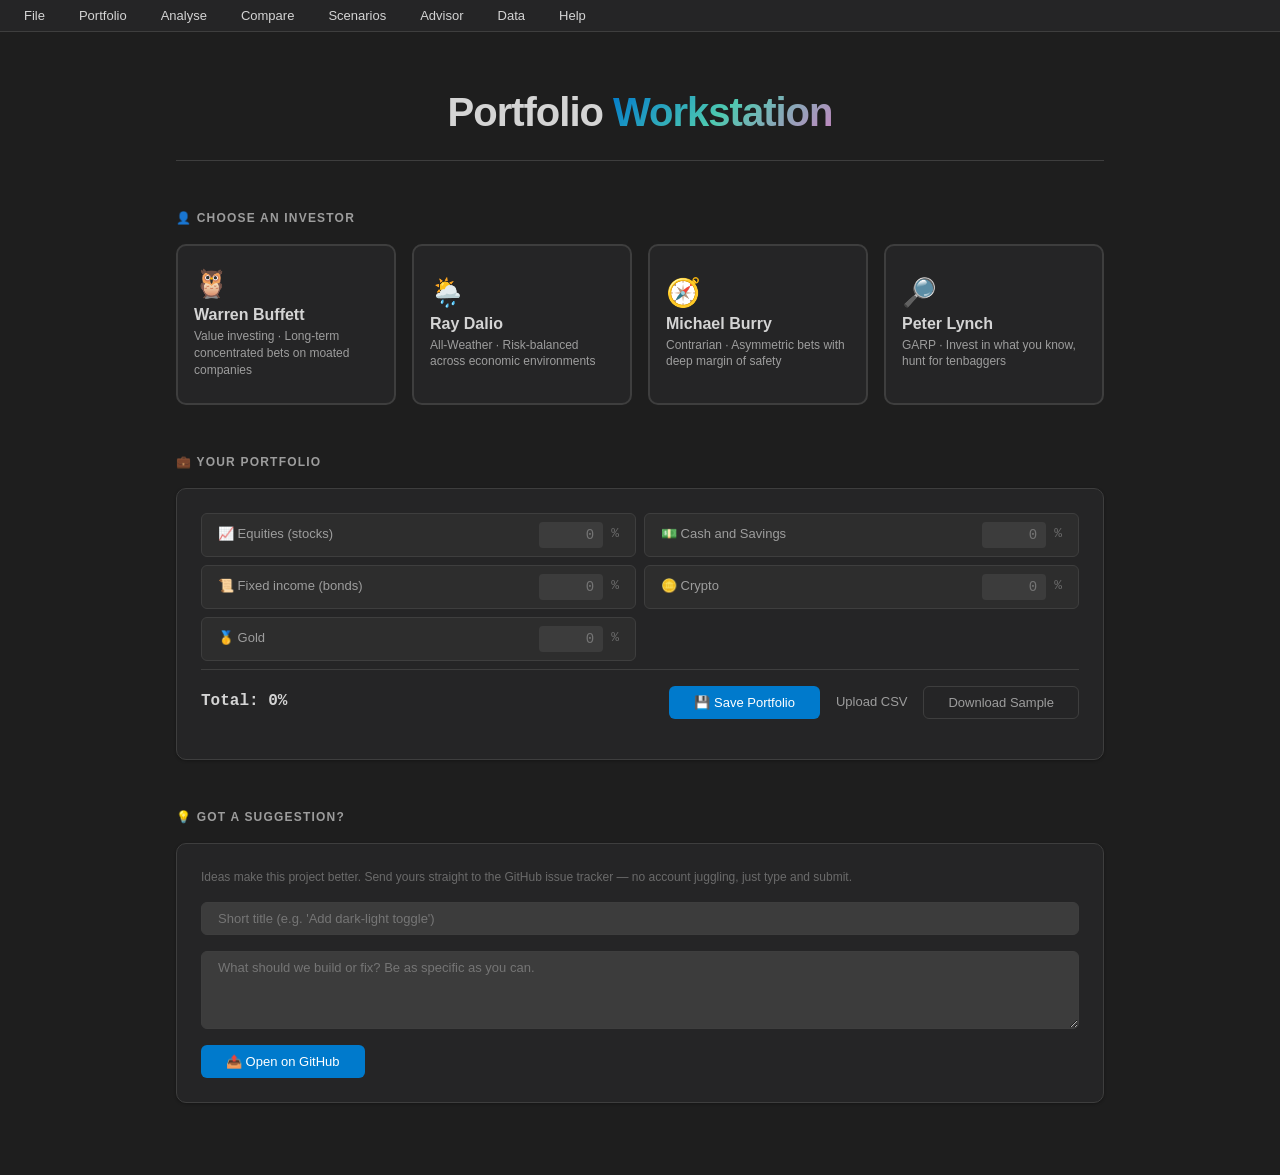
==== index.html @ 459f07df "Build LM Studio advisor chat + note-taking loop (task 13) js/api.js: a thin client for the one endpo" ====
<!DOCTYPE html>
<html lang="en">
<head>
  <meta charset="UTF-8">
  <meta name="viewport" content="width=device-width, initial-scale=1.0">
  <title>Portfolio Workstation</title>
  <link rel="stylesheet" href="css/variables.css">
  <link rel="stylesheet" href="css/layout.css">
  <link rel="stylesheet" href="css/menubar.css">
  <link rel="stylesheet" href="css/base.css">
  <link rel="stylesheet" href="css/forms.css">
  <link rel="stylesheet" href="css/charts.css">
  <link rel="stylesheet" href="css/compare.css">
  <link rel="stylesheet" href="css/sector-geo.css">
  <link rel="stylesheet" href="css/stats.css">
  <link rel="stylesheet" href="css/table.css">
  <link rel="stylesheet" href="css/donut-bars.css">
  <link rel="stylesheet" href="css/chat.css">
</head>
<body>
  <nav id="menubar"></nav>

  <div class="app">
    <header class="header">
      <h1 class="header-title">Portfolio <span class="gradient-text">Workstation</span></h1>
    </header>

    <div id="view-root"></div>
  </div>

  <script type="module" src="js/app.js"></script>
</body>
</html>
---- css/variables.css ----
:root {
  /* VS Code Dark Theme */
  --bg-primary: #1e1e1e;
  --bg-secondary: #252526;
  --bg-tertiary: #2d2d2d;
  --bg-hover: #3e3e3e;
  --bg-input: #3c3c3c;
  --border: #3e3e3e;
  --border-focus: #007acc;

  /* Text */
  --text-primary: #d4d4d4;
  --text-secondary: #9d9d9d;
  --text-muted: #6a6a6a;

  /* Accent */
  --accent: #007acc;
  --accent-hover: #1a8ad4;
  --accent-subtle: rgba(0, 122, 204, 0.15);

  /* Semantic */
  --success: #4ec9b0;
  --warning: #dcdcaa;
  --error: #f44747;
  --info: #569cd6;

  /* Chart */
  --chart-user: #569cd6;
  --chart-investor: #ce9178;
  --chart-bg: #1a1a1a;

  /* Sector colors */
  --sector-tech: #569cd6;
  --sector-finance: #4ec9b0;
  --sector-consumer: #ce9178;
  --sector-health: #c586c0;
  --sector-energy: #dcdcaa;
  --sector-industrial: #d7ba7d;
  --sector-other: #6a9955;

  /* Geo colors */
  --geo-us: #569cd6;
  --geo-europe: #4ec9b0;
  --geo-china: #ce9178;
  --geo-latam: #c586c0;
  --geo-row: #6a9955;

  /* Spacing */
  --space-xs: 4px;
  --space-sm: 8px;
  --space-md: 16px;
  --space-lg: 24px;
  --space-xl: 32px;
  --space-2xl: 48px;

  /* Radius */
  --radius-sm: 4px;
  --radius-md: 6px;
  --radius-lg: 10px;

  /* Shadows */
  --shadow-sm: 0 1px 3px rgba(0, 0, 0, 0.3);
  --shadow-md: 0 4px 12px rgba(0, 0, 0, 0.4);

  /* Typography */
  --font-mono: 'Cascadia Code', 'Fira Code', 'JetBrains Mono', 'Consolas', monospace;
  --font-sans: -apple-system, BlinkMacSystemFont, 'Segoe UI', Roboto, sans-serif;
  --font-size-xs: 0.75rem;
  --font-size-sm: 0.8125rem;
  --font-size-base: 0.875rem;
  --font-size-lg: 1rem;
  --font-size-xl: 1.25rem;
  --font-size-2xl: 1.5rem;
  --font-size-3xl: 2rem;

  /* Transitions */
  --transition-fast: 150ms ease;
  --transition-base: 250ms ease;
}
---- css/layout.css ----
/* Reset */
*, *::before, *::after {
  box-sizing: border-box;
  margin: 0;
  padding: 0;
}

html {
  font-size: 16px;
  -webkit-font-smoothing: antialiased;
  -moz-osx-font-smoothing: grayscale;
}

body {
  font-family: var(--font-sans);
  font-size: var(--font-size-base);
  color: var(--text-primary);
  background: var(--bg-primary);
  line-height: 1.6;
  min-height: 100vh;
}

/* App Shell */
.app {
  max-width: 960px;
  margin: 0 auto;
  padding: var(--space-lg) var(--space-md);
}

/* Header */
.header {
  text-align: center;
  margin-bottom: var(--space-2xl);
  padding: var(--space-xl) 0 var(--space-lg);
  border-bottom: 1px solid var(--border);
}

.header-title {
  font-size: clamp(1.5rem, 4vw, 2.5rem);
  font-weight: 700;
  color: var(--text-primary);
  letter-spacing: -1px;
  line-height: 1.2;
}

.gradient-text {
  background: linear-gradient(135deg, var(--accent) 0%, #4ec9b0 50%, #c586c0 100%);
  -webkit-background-clip: text;
  -webkit-text-fill-color: transparent;
  background-clip: text;
}

.header-subtitle {
  color: var(--text-secondary);
  margin-top: var(--space-sm);
  font-size: var(--font-size-base);
  max-width: 480px;
  margin-left: auto;
  margin-right: auto;
}

/* Sections */
.section {
  margin-bottom: var(--space-2xl);
}

.section-title {
  font-size: var(--font-size-xs);
  font-weight: 600;
  text-transform: uppercase;
  letter-spacing: 1.2px;
  color: var(--text-secondary);
  margin-bottom: var(--space-md);
}

/* Two-column grid for form inputs */
.grid-2 {
  display: grid;
  grid-template-columns: 1fr 1fr;
  gap: var(--space-sm);
}

/* Results grid */
.results-grid {
  display: grid;
  grid-template-columns: 1fr;
  gap: var(--space-lg);
}

/* Hidden by default */
.hidden {
  display: none !important;
}

/* Responsive */
@media (max-width: 640px) {
  .app {
    padding: var(--space-md) var(--space-sm);
  }

  .header h1 {
    font-size: var(--font-size-2xl);
  }

  .grid-2 {
    grid-template-columns: 1fr;
  }
}
---- css/menubar.css ----
/* ── Menu bar ── */
.menubar {
  display: flex;
  gap: 2px;
  background: var(--bg-secondary);
  border-bottom: 1px solid var(--border);
  padding: 0 var(--space-sm);
}

.menubar-item {
  position: relative;
}

.menubar-button {
  background: transparent;
  border: none;
  color: var(--text-primary);
  font-family: var(--font-sans);
  font-size: var(--font-size-sm);
  padding: var(--space-sm) var(--space-md);
  cursor: pointer;
  border-radius: var(--radius-sm) var(--radius-sm) 0 0;
}

.menubar-button:hover,
.menubar-button:focus-visible {
  background: var(--bg-hover);
  outline: none;
}

.menubar-button[aria-expanded="true"] {
  background: var(--bg-tertiary);
  color: var(--accent);
}

.menubar-dropdown {
  position: absolute;
  top: 100%;
  left: 0;
  z-index: 100;
  list-style: none;
  min-width: 220px;
  background: var(--bg-secondary);
  border: 1px solid var(--border);
  border-radius: 0 var(--radius-md) var(--radius-md) var(--radius-md);
  box-shadow: var(--shadow-md);
  padding: var(--space-xs) 0;
}

.menubar-menuitem {
  display: block;
  width: 100%;
  text-align: left;
  background: transparent;
  border: none;
  color: var(--text-primary);
  font-family: var(--font-sans);
  font-size: var(--font-size-sm);
  padding: var(--space-sm) var(--space-md);
  cursor: pointer;
}

.menubar-menuitem:hover,
.menubar-menuitem:focus-visible {
  background: var(--accent-subtle);
  color: var(--accent);
  outline: none;
}

.menubar-separator {
  height: 1px;
  background: var(--border);
  margin: var(--space-xs) 0;
}

/* ── Toasts ── */
.toast-container {
  position: fixed;
  bottom: var(--space-lg);
  right: var(--space-lg);
  display: flex;
  flex-direction: column;
  gap: var(--space-sm);
  z-index: 1000;
}

.toast {
  background: var(--bg-tertiary);
  border: 1px solid var(--border);
  border-left: 3px solid var(--accent);
  color: var(--text-primary);
  font-size: var(--font-size-sm);
  padding: var(--space-sm) var(--space-md);
  border-radius: var(--radius-md);
  box-shadow: var(--shadow-md);
  opacity: 0;
  transform: translateY(8px);
  transition: opacity var(--transition-base), transform var(--transition-base);
}

.toast-visible {
  opacity: 1;
  transform: translateY(0);
}
---- css/base.css ----
/* ── Cards ── */
.card {
  background: var(--bg-secondary);
  border: 1px solid var(--border);
  border-radius: var(--radius-lg);
  padding: var(--space-lg);
  box-shadow: var(--shadow-sm);
}

/* ── Total Row ── */
.total-row {
  display: flex;
  align-items: center;
  justify-content: space-between;
  padding: var(--space-md) 0;
  margin-top: var(--space-sm);
  border-top: 1px solid var(--border);
}

.total-value {
  font-family: var(--font-mono);
  font-size: var(--font-size-lg);
  font-weight: 600;
}

.total-value.valid {
  color: var(--success);
}

.total-value.invalid {
  color: var(--error);
}

/* ── Buttons ── */
.btn {
  display: inline-flex;
  align-items: center;
  gap: var(--space-sm);
  padding: var(--space-sm) var(--space-lg);
  border: 1px solid transparent;
  border-radius: var(--radius-md);
  font-family: var(--font-sans);
  font-size: var(--font-size-sm);
  font-weight: 500;
  cursor: pointer;
  transition: all var(--transition-fast);
  outline: none;
}

.btn-primary {
  background: var(--accent);
  color: #fff;
}

.btn-primary:hover:not(:disabled) {
  background: var(--accent-hover);
}

.btn-primary:disabled {
  opacity: 0.4;
  cursor: not-allowed;
}

.btn-secondary {
  background: transparent;
  color: var(--text-secondary);
  border-color: var(--border);
}

.btn-secondary:hover {
  background: var(--bg-hover);
  color: var(--text-primary);
}

.actions-row {
  display: flex;
  align-items: center;
  gap: var(--space-md);
  flex-wrap: wrap;
}

/* ── Warnings ── */
.warning-banner {
  display: flex;
  align-items: center;
  gap: var(--space-sm);
  padding: var(--space-sm) var(--space-md);
  background: rgba(220, 220, 170, 0.1);
  border: 1px solid rgba(220, 220, 170, 0.3);
  border-radius: var(--radius-md);
  color: var(--warning);
  font-size: var(--font-size-sm);
  margin-bottom: var(--space-md);
}

/* ── Divider ── */
.divider {
  height: 1px;
  background: var(--border);
  margin: var(--space-lg) 0;
}

/* ── Section title row (with advanced toggle) ── */
.section-title-row {
  display: flex;
  align-items: center;
  justify-content: space-between;
  gap: var(--space-md);
  margin-bottom: var(--space-md);
}

.section-title-row .section-title {
  margin-bottom: 0;
}

.section-hint {
  font-size: var(--font-size-xs);
  color: var(--text-muted);
  margin-bottom: var(--space-md);
  line-height: 1.5;
}

/* ── Flag icons (inline SVG, Windows-safe replacements for region emojis) ── */
.flag-icon {
  display: inline-block;
  width: 1.1em;
  height: 0.8em;
  vertical-align: -0.05em;
  border: 1px solid rgba(0,0,0,0.2);
  border-radius: 1px;
  background-size: cover;
  background-position: center;
  background-repeat: no-repeat;
}
.flag-us {
  background-image: url("data:image/svg+xml;utf8,<svg xmlns='http://www.w3.org/2000/svg' viewBox='0 0 19 10'><rect width='19' height='10' fill='%23b22234'/><path stroke='%23fff' stroke-width='0.77' d='M0,1.15h19M0,2.69h19M0,4.23h19M0,5.77h19M0,7.31h19M0,8.85h19'/><rect width='8' height='5.39' fill='%233c3b6e'/></svg>");
}
.flag-eu {
  background-image: url("data:image/svg+xml;utf8,<svg xmlns='http://www.w3.org/2000/svg' viewBox='0 0 18 12'><rect width='18' height='12' fill='%23003399'/><g fill='%23ffcc00'><circle cx='9' cy='3' r='0.6'/><circle cx='12' cy='3.8' r='0.6'/><circle cx='13.5' cy='6' r='0.6'/><circle cx='12' cy='8.2' r='0.6'/><circle cx='9' cy='9' r='0.6'/><circle cx='6' cy='8.2' r='0.6'/><circle cx='4.5' cy='6' r='0.6'/><circle cx='6' cy='3.8' r='0.6'/></g></svg>");
}
.flag-cn {
  background-image: url("data:image/svg+xml;utf8,<svg xmlns='http://www.w3.org/2000/svg' viewBox='0 0 30 20'><rect width='30' height='20' fill='%23de2910'/><g fill='%23ffde00'><polygon points='5,3 6,5.5 8.5,5.5 6.5,7 7.3,9.5 5,8 2.7,9.5 3.5,7 1.5,5.5 4,5.5'/><circle cx='10' cy='2' r='0.7'/><circle cx='12' cy='4' r='0.7'/><circle cx='12' cy='7' r='0.7'/><circle cx='10' cy='9' r='0.7'/></g></svg>");
}
.flag-br {
  background-image: url("data:image/svg+xml;utf8,<svg xmlns='http://www.w3.org/2000/svg' viewBox='0 0 20 14'><rect width='20' height='14' fill='%23009b3a'/><polygon points='10,1.5 18,7 10,12.5 2,7' fill='%23fedf00'/><circle cx='10' cy='7' r='2.5' fill='%23002776'/></svg>");
}

/* ── Snapshot dropdown ── */
.snapshot-row {
  display: flex;
  align-items: center;
  gap: var(--space-md);
  margin-top: var(--space-md);
  padding: var(--space-sm) var(--space-md);
  background: var(--bg-tertiary);
  border: 1px solid var(--border);
  border-radius: var(--radius-md);
}
.snapshot-label {
  font-size: var(--font-size-sm);
  color: var(--text-secondary);
  white-space: nowrap;
}
.snapshot-select {
  flex: 1;
  background: var(--bg-secondary);
  border: 1px solid var(--border);
  border-radius: var(--radius-sm);
  color: var(--text-primary);
  padding: var(--space-sm);
  font-size: var(--font-size-sm);
}
.snapshot-select:focus {
  outline: none;
  border-color: var(--border-focus);
}
---- css/forms.css ----
/* ── Form Inputs ── */
.input-group {
  display: flex;
  align-items: center;
  gap: var(--space-sm);
  background: var(--bg-tertiary);
  border: 1px solid var(--border);
  border-radius: var(--radius-md);
  padding: var(--space-sm) var(--space-md);
  transition: border-color var(--transition-fast);
}

.input-group:focus-within {
  border-color: var(--border-focus);
}

.input-group label {
  flex: 1;
  font-size: var(--font-size-sm);
  color: var(--text-secondary);
  white-space: nowrap;
  overflow: hidden;
  text-overflow: ellipsis;
}

.input-group input[type="number"] {
  width: 64px;
  background: var(--bg-input);
  border: 1px solid transparent;
  border-radius: var(--radius-sm);
  color: var(--text-primary);
  font-family: var(--font-mono);
  font-size: var(--font-size-base);
  padding: var(--space-xs) var(--space-sm);
  text-align: right;
  outline: none;
  transition: border-color var(--transition-fast);
  -moz-appearance: textfield;
}

.input-group input[type="number"]::-webkit-inner-spin-button,
.input-group input[type="number"]::-webkit-outer-spin-button {
  -webkit-appearance: none;
}

.input-group input[type="number"]:focus {
  border-color: var(--border-focus);
}

.input-group .suffix {
  color: var(--text-muted);
  font-family: var(--font-mono);
  font-size: var(--font-size-sm);
}

/* ── File Upload ── */
.file-upload-label {
  display: inline-flex;
  align-items: center;
  gap: var(--space-sm);
  cursor: pointer;
  color: var(--text-secondary);
  font-size: var(--font-size-sm);
  transition: color var(--transition-fast);
}

.file-upload-label:hover {
  color: var(--text-primary);
}

.file-upload-label input[type="file"] {
  display: none;
}

/* ── Suggestion form ── */
.suggestion-form {
  display: flex;
  flex-direction: column;
  gap: var(--space-md);
}

.suggestion-form input[type="text"],
.suggestion-form textarea {
  width: 100%;
  background: var(--bg-input);
  border: 1px solid var(--border);
  border-radius: var(--radius-md);
  color: var(--text-primary);
  font-family: var(--font-sans);
  font-size: var(--font-size-sm);
  padding: var(--space-sm) var(--space-md);
  outline: none;
  transition: border-color var(--transition-fast);
  resize: vertical;
}

.suggestion-form input[type="text"]:focus,
.suggestion-form textarea:focus {
  border-color: var(--border-focus);
}

.suggestion-form .btn {
  align-self: flex-start;
}

.input-error {
  border-color: var(--error) !important;
  animation: shake 0.4s;
}

@keyframes shake {
  0%, 100% { transform: translateX(0); }
  25% { transform: translateX(-4px); }
  75% { transform: translateX(4px); }
}

/* ── Toggle switch (Advanced Mode) ── */
.toggle-switch {
  display: inline-flex;
  align-items: center;
  gap: var(--space-sm);
  cursor: pointer;
  user-select: none;
}

.toggle-switch input[type="checkbox"] {
  display: none;
}

.toggle-slider {
  position: relative;
  width: 34px;
  height: 18px;
  background: var(--bg-tertiary);
  border: 1px solid var(--border);
  border-radius: 10px;
  transition: background var(--transition-fast);
}

.toggle-slider::after {
  content: '';
  position: absolute;
  top: 1px;
  left: 1px;
  width: 14px;
  height: 14px;
  background: var(--text-muted);
  border-radius: 50%;
  transition: transform var(--transition-fast), background var(--transition-fast);
}

.toggle-switch input[type="checkbox"]:checked + .toggle-slider {
  background: var(--accent-subtle);
  border-color: var(--accent);
}

.toggle-switch input[type="checkbox"]:checked + .toggle-slider::after {
  transform: translateX(16px);
  background: var(--accent);
}

.toggle-label {
  font-size: var(--font-size-xs);
  text-transform: uppercase;
  letter-spacing: 1px;
  color: var(--text-secondary);
  font-weight: 600;
}

/* ── Select (Scenario builder) ── */
.form-select {
  width: 100%;
  background: var(--bg-input);
  border: 1px solid var(--border);
  border-radius: var(--radius-md);
  color: var(--text-primary);
  font-family: var(--font-sans);
  font-size: var(--font-size-sm);
  padding: var(--space-sm) var(--space-md);
  outline: none;
  transition: border-color var(--transition-fast);
}

.form-select:focus {
  border-color: var(--border-focus);
}

/* ── Checkbox list (Scenario sell picker) ── */
.checkbox-list {
  display: flex;
  flex-direction: column;
  gap: var(--space-xs);
  max-height: 220px;
  overflow-y: auto;
}

.checkbox-list label {
  display: flex;
  align-items: center;
  gap: var(--space-sm);
  font-size: var(--font-size-sm);
  color: var(--text-secondary);
  cursor: pointer;
}

.checkbox-list label:hover {
  color: var(--text-primary);
}

.form-field {
  display: flex;
  flex-direction: column;
  gap: var(--space-xs);
  margin-top: var(--space-md);
}

.form-field label {
  font-size: var(--font-size-sm);
  color: var(--text-secondary);
}

/* ── Raw text editor (Data editors) ── */
.editor-textarea {
  width: 100%;
  min-height: 360px;
  background: var(--bg-input);
  border: 1px solid var(--border);
  border-radius: var(--radius-md);
  color: var(--text-primary);
  font-family: var(--font-mono);
  font-size: var(--font-size-sm);
  padding: var(--space-md);
  outline: none;
  resize: vertical;
  transition: border-color var(--transition-fast);
}

.editor-textarea:focus {
  border-color: var(--border-focus);
}
---- css/charts.css ----
/* ── Comparison Bars ── */
.comparison-row {
  margin-bottom: var(--space-lg);
}

.comparison-row .label {
  font-size: var(--font-size-sm);
  color: var(--text-secondary);
  margin-bottom: var(--space-xs);
}

.bar-pair {
  display: flex;
  flex-direction: column;
  gap: 3px;
}

.bar-line {
  display: flex;
  align-items: center;
  gap: var(--space-sm);
  height: 26px;
}

.bar-line .tag {
  width: 36px;
  font-size: var(--font-size-xs);
  color: var(--text-muted);
  text-align: right;
  flex-shrink: 0;
}

.bar-track {
  flex: 1;
  height: 18px;
  background: var(--chart-bg);
  border-radius: var(--radius-sm);
  overflow: hidden;
}

.bar-fill {
  height: 100%;
  border-radius: var(--radius-sm);
  transition: width var(--transition-base);
  min-width: 2px;
}

.bar-fill.user {
  background: var(--chart-user);
}

.bar-fill.investor {
  background: var(--chart-investor);
}

.bar-line .value {
  width: 40px;
  font-family: var(--font-mono);
  font-size: var(--font-size-xs);
  color: var(--text-secondary);
  flex-shrink: 0;
}

/* ── Similarity Score ── */
.score-container {
  text-align: center;
  padding: var(--space-lg) 0;
}

.score-number {
  font-size: var(--font-size-3xl);
  font-weight: 700;
  font-family: var(--font-mono);
  color: var(--accent);
}

.score-label {
  font-size: var(--font-size-sm);
  color: var(--text-secondary);
  margin-bottom: var(--space-md);
}

.score-bar-track {
  height: 8px;
  background: var(--chart-bg);
  border-radius: 4px;
  overflow: hidden;
  max-width: 400px;
  margin: 0 auto;
}

.score-bar-fill {
  height: 100%;
  border-radius: 4px;
  transition: width var(--transition-base);
  background: linear-gradient(90deg, var(--error), var(--warning), var(--success));
}

/* ── Geographic Allocation ── */
.geo-bar {
  display: flex;
  height: 32px;
  border-radius: var(--radius-md);
  overflow: hidden;
  margin-bottom: var(--space-sm);
}

.geo-segment {
  display: flex;
  align-items: center;
  justify-content: center;
  font-size: var(--font-size-xs);
  font-weight: 500;
  color: #fff;
  transition: width var(--transition-base);
  min-width: 0;
  overflow: hidden;
}

.geo-legend {
  display: flex;
  flex-wrap: wrap;
  gap: var(--space-sm) var(--space-md);
}

.geo-legend-item {
  display: flex;
  align-items: center;
  gap: var(--space-xs);
  font-size: var(--font-size-xs);
  color: var(--text-secondary);
}

.geo-dot {
  width: 8px;
  height: 8px;
  border-radius: 50%;
  flex-shrink: 0;
}

/* ── Sector bars (used by both drilldown and comparison) ── */
.sector-bar-track {
  height: 12px;
  background: var(--chart-bg);
  border-radius: var(--radius-sm);
  overflow: hidden;
  margin-bottom: 4px;
}

.sector-bar-fill {
  height: 100%;
  border-radius: var(--radius-sm);
  transition: width var(--transition-base);
}
---- css/compare.css ----
/* ── Investor Cards ── */
.investor-cards {
  display: grid;
  grid-template-columns: repeat(4, 1fr);
  gap: var(--space-md);
}

.investor-card {
  background: var(--bg-secondary);
  border: 2px solid var(--border);
  border-radius: var(--radius-lg);
  padding: var(--space-lg) var(--space-md);
  cursor: pointer;
  text-align: left;
  transition: all var(--transition-fast);
  outline: none;
  font-family: var(--font-sans);
}

.investor-card:hover {
  border-color: var(--text-muted);
  background: var(--bg-tertiary);
}

.investor-card.selected {
  border-color: var(--accent);
  background: var(--accent-subtle);
  box-shadow: 0 0 0 1px var(--accent);
}

.investor-card-name {
  font-size: var(--font-size-lg);
  font-weight: 600;
  color: var(--text-primary);
  margin-bottom: var(--space-xs);
}

.investor-card-style {
  font-size: var(--font-size-xs);
  color: var(--text-secondary);
  line-height: 1.4;
}

.investor-card-avatar {
  font-size: 28px;
  line-height: 1;
  margin-bottom: var(--space-sm);
}

@media (max-width: 900px) {
  .investor-cards {
    grid-template-columns: repeat(2, 1fr);
  }
}

@media (max-width: 520px) {
  .investor-cards {
    grid-template-columns: 1fr;
  }
}

/* ── Suggestions ── */
.suggestion-item {
  display: flex;
  align-items: flex-start;
  gap: var(--space-sm);
  padding: var(--space-sm) var(--space-md);
  background: var(--bg-tertiary);
  border-radius: var(--radius-md);
  margin-bottom: var(--space-sm);
  border-left: 3px solid var(--accent);
  font-size: var(--font-size-sm);
  color: var(--text-primary);
  line-height: 1.5;
}

.suggestion-item.increase {
  border-left-color: var(--success);
}

.suggestion-item.decrease {
  border-left-color: var(--error);
}

/* ── Philosophy / Principles ── */
.philosophy-quote {
  font-style: italic;
  color: var(--text-secondary);
  border-left: 3px solid var(--accent);
  padding-left: var(--space-md);
  margin-bottom: var(--space-md);
  font-size: var(--font-size-base);
  line-height: 1.6;
}

.principles-list {
  list-style: none;
  padding: 0;
}

.principles-list li {
  position: relative;
  padding-left: var(--space-lg);
  margin-bottom: var(--space-sm);
  font-size: var(--font-size-sm);
  color: var(--text-secondary);
  line-height: 1.5;
}

.principles-list li::before {
  content: '';
  position: absolute;
  left: 8px;
  top: 8px;
  width: 5px;
  height: 5px;
  border-radius: 50%;
  background: var(--accent);
}
---- css/sector-geo.css ----
/* ── Sector Drilldown ── */
.sector-row {
  margin-bottom: var(--space-md);
}

.sector-header {
  display: flex;
  align-items: center;
  justify-content: space-between;
  margin-bottom: var(--space-xs);
}

.sector-name {
  font-size: var(--font-size-sm);
  font-weight: 500;
  color: var(--text-primary);
}

.sector-pct {
  font-family: var(--font-mono);
  font-size: var(--font-size-sm);
  color: var(--text-secondary);
}

.sector-industries {
  display: flex;
  gap: var(--space-xs);
  flex-wrap: wrap;
}

.industry-tag {
  font-size: var(--font-size-xs);
  color: var(--text-muted);
  background: var(--bg-tertiary);
  padding: 1px var(--space-sm);
  border-radius: 10px;
  border: 1px solid var(--border);
}

/* ── Geo comparison blocks ── */
.geo-block {
  display: flex;
  flex-direction: column;
  gap: var(--space-xs);
}

.geo-block + .geo-block {
  margin-top: var(--space-md);
}

.geo-block-title {
  font-size: var(--font-size-xs);
  font-weight: 600;
  text-transform: uppercase;
  letter-spacing: 1px;
  color: var(--text-secondary);
}

.geo-compare {
  display: flex;
  flex-direction: column;
  gap: var(--space-md);
}

/* ── Sector panels (drilldown + fit, side-by-side on wide screens) ── */
.sector-grid {
  display: grid;
  grid-template-columns: 1fr 1fr;
  gap: var(--space-md);
  margin-top: var(--space-md);
  align-items: start;
}

.sector-grid:has(.sector-panel.hidden) {
  grid-template-columns: 1fr;
}

@media (max-width: 820px) {
  .sector-grid {
    grid-template-columns: 1fr;
  }
}

.sector-panel {
  display: flex;
  flex-direction: column;
  gap: var(--space-sm);
  min-width: 0;
}

.sector-panel-title {
  font-size: var(--font-size-xs);
  font-weight: 600;
  text-transform: uppercase;
  letter-spacing: 1px;
  color: var(--text-secondary);
}

.investor-name-inline {
  color: var(--text-primary);
  font-weight: 500;
}
---- css/stats.css ----
/* ── Stat cards (Dashboard, Valuation, Risk headline numbers) ── */
.stat-grid {
  display: grid;
  grid-template-columns: repeat(auto-fit, minmax(140px, 1fr));
  gap: var(--space-md);
}

.stat-card {
  background: var(--bg-secondary);
  border: 1px solid var(--border);
  border-radius: var(--radius-lg);
  padding: var(--space-md) var(--space-lg);
}

.stat-label {
  font-size: var(--font-size-xs);
  color: var(--text-secondary);
  text-transform: uppercase;
  letter-spacing: 0.8px;
  margin-bottom: var(--space-xs);
}

.stat-value {
  font-family: var(--font-mono);
  font-size: var(--font-size-2xl);
  font-weight: 700;
}

.stat-value.positive { color: var(--success); }
.stat-value.negative { color: var(--error); }

.stat-sub {
  font-size: var(--font-size-xs);
  color: var(--text-muted);
  margin-top: 2px;
}

@media (max-width: 640px) {
  .stat-grid {
    grid-template-columns: repeat(2, 1fr);
  }
}
---- css/table.css ----
/* ── Data table (Holdings, Closed positions, Breakdowns) ── */
.data-table-wrap {
  overflow-x: auto;
}

.data-table {
  width: 100%;
  border-collapse: collapse;
  font-size: var(--font-size-sm);
}

.data-table th,
.data-table td {
  padding: var(--space-sm) var(--space-md);
  text-align: right;
  white-space: nowrap;
  border-bottom: 1px solid var(--border);
}

.data-table th:first-child,
.data-table td:first-child {
  text-align: left;
}

.data-table thead th {
  color: var(--text-secondary);
  font-weight: 600;
  font-size: var(--font-size-xs);
  text-transform: uppercase;
  letter-spacing: 0.6px;
  cursor: pointer;
  user-select: none;
}

.data-table thead th:hover {
  color: var(--text-primary);
}

.data-table thead th.sorted::after {
  content: ' ▾';
  color: var(--accent);
}

.data-table thead th.sorted.asc::after {
  content: ' ▴';
}

.data-table tbody tr:hover {
  background: var(--bg-hover);
}

.data-table tfoot td {
  font-weight: 600;
  border-top: 1px solid var(--border);
  border-bottom: none;
}

.data-table .positive { color: var(--success); }
.data-table .negative { color: var(--error); }
.data-table .muted { color: var(--text-muted); }

/* ── Heatmap table (Risk & Diversification sector correlation) ── */
.heatmap-table {
  border-collapse: collapse;
  font-size: var(--font-size-xs);
  margin: 0 auto;
}

.heatmap-table th,
.heatmap-table td {
  padding: var(--space-xs) var(--space-sm);
  text-align: center;
  border: 1px solid var(--border);
  white-space: nowrap;
}

.heatmap-table th {
  color: var(--text-secondary);
  font-weight: 500;
}

.heatmap-table td {
  font-family: var(--font-mono);
  color: #fff;
}
---- css/donut-bars.css ----
/* ── Donut chart (Dashboard, Breakdowns) ── */
.donut-chart {
  width: 160px;
  height: 160px;
  display: block;
  margin: 0 auto var(--space-md);
}

.donut-legend {
  display: flex;
  flex-direction: column;
  gap: var(--space-xs);
}

.donut-legend-item {
  display: flex;
  align-items: center;
  gap: var(--space-xs);
  font-size: var(--font-size-sm);
  color: var(--text-secondary);
}

.donut-dot {
  width: 10px;
  height: 10px;
  border-radius: 50%;
  flex-shrink: 0;
}

.donut-legend-pct {
  margin-left: auto;
  font-family: var(--font-mono);
  color: var(--text-primary);
}

/* ── Ranked bars (Dashboard top movers, Breakdowns, Momentum) ── */
.rank-bar-row {
  display: grid;
  grid-template-columns: 100px 1fr 70px;
  align-items: center;
  gap: var(--space-sm);
  margin-bottom: var(--space-xs);
  font-size: var(--font-size-sm);
}

.rank-bar-label {
  overflow: hidden;
  text-overflow: ellipsis;
  white-space: nowrap;
}

.rank-bar-track {
  height: 14px;
  background: var(--chart-bg);
  border-radius: var(--radius-sm);
  overflow: hidden;
}

.rank-bar-fill {
  display: block;
  height: 100%;
}

.rank-bar-fill.positive { background: var(--success); }
.rank-bar-fill.negative { background: var(--error); }
.rank-bar-fill.neutral { background: var(--chart-user); }

.rank-bar-value {
  text-align: right;
  font-family: var(--font-mono);
  font-size: var(--font-size-xs);
}

.rank-bar-value.positive { color: var(--success); }
.rank-bar-value.negative { color: var(--error); }
---- css/chat.css ----
/* ── Advisor chat (Ask the Advisor) ── */
.chat-log {
  display: flex;
  flex-direction: column;
  gap: var(--space-md);
  max-height: 50vh;
  overflow-y: auto;
  padding: var(--space-md);
}

.chat-bubble {
  max-width: 80%;
  padding: var(--space-sm) var(--space-md);
  border-radius: var(--radius-md);
  font-size: var(--font-size-sm);
  line-height: 1.5;
  white-space: pre-wrap;
}

.chat-bubble-user {
  align-self: flex-end;
  background: var(--accent-subtle);
  border: 1px solid var(--accent);
}

.chat-bubble-assistant {
  align-self: flex-start;
  background: var(--bg-tertiary);
  border: 1px solid var(--border);
}

.chat-bubble-assistant.streaming::after {
  content: '▍';
  animation: blink 1s step-start infinite;
}

@keyframes blink {
  50% { opacity: 0; }
}

.chat-input-row {
  display: flex;
  gap: var(--space-sm);
  margin-top: var(--space-md);
}

.chat-input-row textarea {
  flex: 1;
  min-height: 44px;
  max-height: 160px;
  background: var(--bg-input);
  border: 1px solid var(--border);
  border-radius: var(--radius-md);
  color: var(--text-primary);
  font-family: var(--font-sans);
  font-size: var(--font-size-sm);
  padding: var(--space-sm) var(--space-md);
  outline: none;
  resize: vertical;
}

.chat-input-row textarea:focus {
  border-color: var(--border-focus);
}

/* ── Connection status light ── */
.status-light {
  display: inline-flex;
  align-items: center;
  gap: var(--space-sm);
  font-size: var(--font-size-sm);
}

.status-dot {
  width: 10px;
  height: 10px;
  border-radius: 50%;
  background: var(--text-muted);
}

.status-dot.ok { background: var(--success); }
.status-dot.down { background: var(--error); }
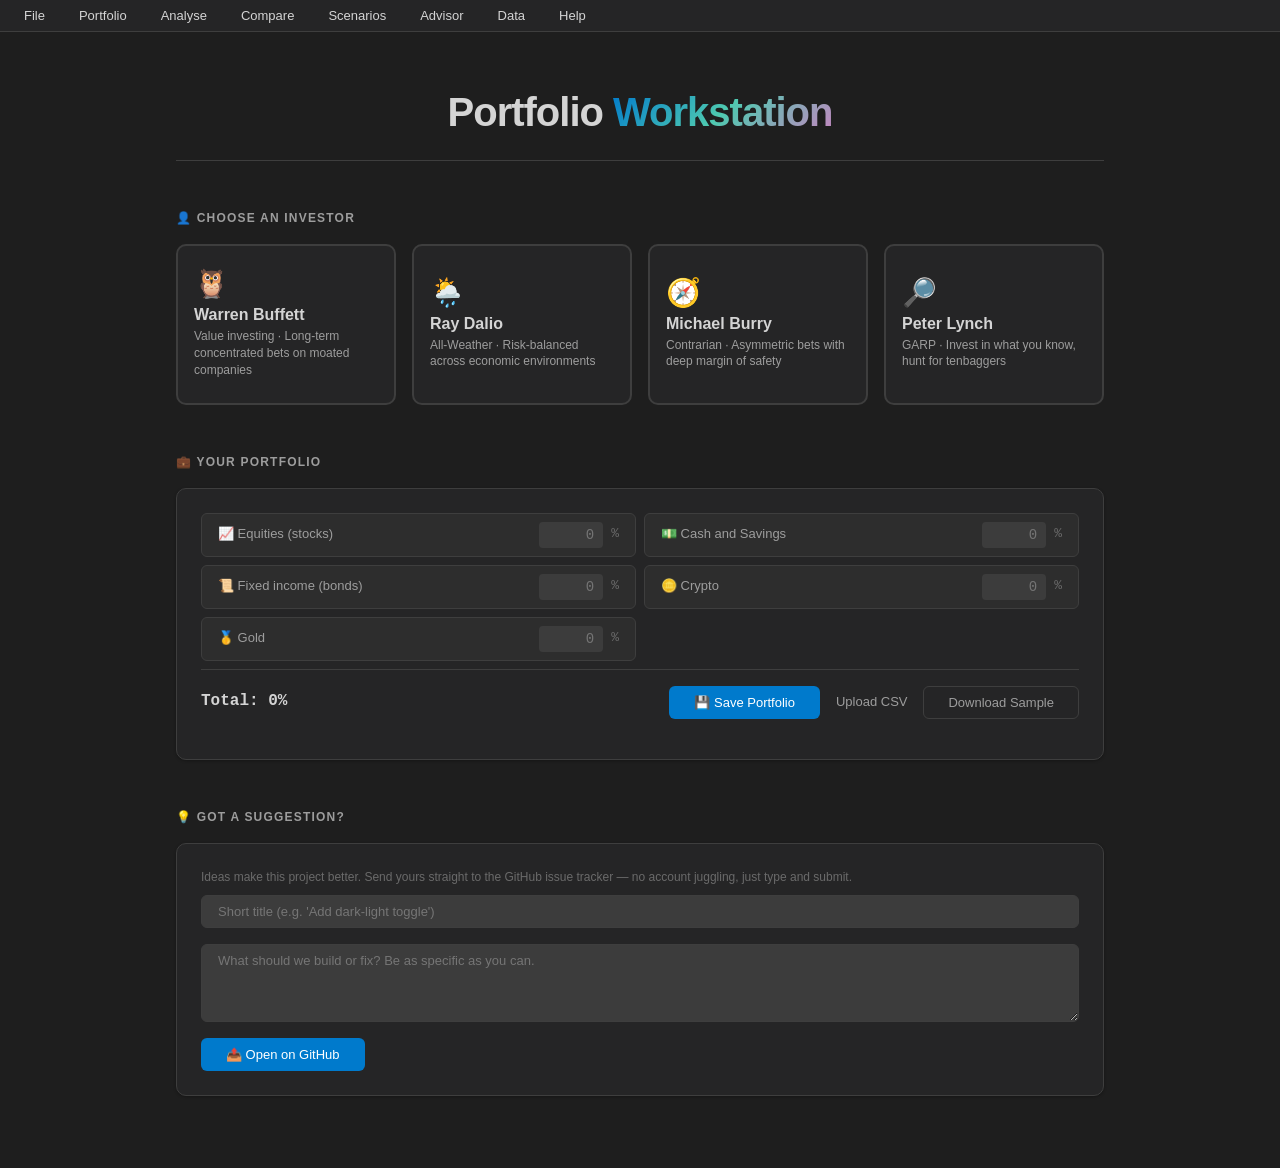
==== commit f0aea745: "Slim CLAUDE.md to a router; finalize docs/MAP.md; frontmatter + size-cap audit (task 15) CLAUDE.md r" ====
--- a/index.html
+++ b/index.html
@@ -9,6 +9,7 @@
   <link rel="stylesheet" href="css/menubar.css">
   <link rel="stylesheet" href="css/base.css">
   <link rel="stylesheet" href="css/forms.css">
+  <link rel="stylesheet" href="css/editors.css">
   <link rel="stylesheet" href="css/charts.css">
   <link rel="stylesheet" href="css/compare.css">
   <link rel="stylesheet" href="css/sector-geo.css">
@@ -16,6 +17,7 @@
   <link rel="stylesheet" href="css/table.css">
   <link rel="stylesheet" href="css/donut-bars.css">
   <link rel="stylesheet" href="css/chat.css">
+  <link rel="stylesheet" href="css/prose.css">
 </head>
 <body>
   <nav id="menubar"></nav>
--- a/css/forms.css
+++ b/css/forms.css
@@ -166,75 +166,3 @@
   color: var(--text-secondary);
   font-weight: 600;
 }
-
-/* ── Select (Scenario builder) ── */
-.form-select {
-  width: 100%;
-  background: var(--bg-input);
-  border: 1px solid var(--border);
-  border-radius: var(--radius-md);
-  color: var(--text-primary);
-  font-family: var(--font-sans);
-  font-size: var(--font-size-sm);
-  padding: var(--space-sm) var(--space-md);
-  outline: none;
-  transition: border-color var(--transition-fast);
-}
-
-.form-select:focus {
-  border-color: var(--border-focus);
-}
-
-/* ── Checkbox list (Scenario sell picker) ── */
-.checkbox-list {
-  display: flex;
-  flex-direction: column;
-  gap: var(--space-xs);
-  max-height: 220px;
-  overflow-y: auto;
-}
-
-.checkbox-list label {
-  display: flex;
-  align-items: center;
-  gap: var(--space-sm);
-  font-size: var(--font-size-sm);
-  color: var(--text-secondary);
-  cursor: pointer;
-}
-
-.checkbox-list label:hover {
-  color: var(--text-primary);
-}
-
-.form-field {
-  display: flex;
-  flex-direction: column;
-  gap: var(--space-xs);
-  margin-top: var(--space-md);
-}
-
-.form-field label {
-  font-size: var(--font-size-sm);
-  color: var(--text-secondary);
-}
-
-/* ── Raw text editor (Data editors) ── */
-.editor-textarea {
-  width: 100%;
-  min-height: 360px;
-  background: var(--bg-input);
-  border: 1px solid var(--border);
-  border-radius: var(--radius-md);
-  color: var(--text-primary);
-  font-family: var(--font-mono);
-  font-size: var(--font-size-sm);
-  padding: var(--space-md);
-  outline: none;
-  resize: vertical;
-  transition: border-color var(--transition-fast);
-}
-
-.editor-textarea:focus {
-  border-color: var(--border-focus);
-}
--- a/css/editors.css
+++ b/css/editors.css
@@ -0,0 +1,71 @@
+/* ── Select (Scenario builder, Ticker classification) ── */
+.form-select {
+  width: 100%;
+  background: var(--bg-input);
+  border: 1px solid var(--border);
+  border-radius: var(--radius-md);
+  color: var(--text-primary);
+  font-family: var(--font-sans);
+  font-size: var(--font-size-sm);
+  padding: var(--space-sm) var(--space-md);
+  outline: none;
+  transition: border-color var(--transition-fast);
+}
+
+.form-select:focus {
+  border-color: var(--border-focus);
+}
+
+/* ── Checkbox list (Scenario sell picker) ── */
+.checkbox-list {
+  display: flex;
+  flex-direction: column;
+  gap: var(--space-xs);
+  max-height: 220px;
+  overflow-y: auto;
+}
+
+.checkbox-list label {
+  display: flex;
+  align-items: center;
+  gap: var(--space-sm);
+  font-size: var(--font-size-sm);
+  color: var(--text-secondary);
+  cursor: pointer;
+}
+
+.checkbox-list label:hover {
+  color: var(--text-primary);
+}
+
+.form-field {
+  display: flex;
+  flex-direction: column;
+  gap: var(--space-xs);
+  margin-top: var(--space-md);
+}
+
+.form-field label {
+  font-size: var(--font-size-sm);
+  color: var(--text-secondary);
+}
+
+/* ── Raw text editor (Data editors) ── */
+.editor-textarea {
+  width: 100%;
+  min-height: 360px;
+  background: var(--bg-input);
+  border: 1px solid var(--border);
+  border-radius: var(--radius-md);
+  color: var(--text-primary);
+  font-family: var(--font-mono);
+  font-size: var(--font-size-sm);
+  padding: var(--space-md);
+  outline: none;
+  resize: vertical;
+  transition: border-color var(--transition-fast);
+}
+
+.editor-textarea:focus {
+  border-color: var(--border-focus);
+}
--- a/css/prose.css
+++ b/css/prose.css
@@ -0,0 +1,29 @@
+/* ── Prose (Help / About screens) ── */
+.card h3 {
+  font-size: var(--font-size-base);
+  font-weight: 600;
+  margin-top: var(--space-lg);
+  margin-bottom: var(--space-xs);
+}
+.card h3:first-child { margin-top: 0; }
+.card p { margin-bottom: var(--space-sm); line-height: 1.6; }
+.card ol, .card ul { padding-left: var(--space-lg); margin-bottom: var(--space-sm); }
+.card li { margin-bottom: var(--space-xs); line-height: 1.6; }
+.card code {
+  font-family: var(--font-mono);
+  font-size: 0.9em;
+  background: var(--bg-tertiary);
+  padding: 0.1em 0.4em;
+  border-radius: var(--radius-sm);
+}
+.card a { color: var(--accent); }
+.card a:hover { color: var(--accent-hover); }
+kbd {
+  font-family: var(--font-mono);
+  font-size: var(--font-size-xs);
+  background: var(--bg-tertiary);
+  border: 1px solid var(--border);
+  border-bottom-width: 2px;
+  border-radius: var(--radius-sm);
+  padding: 0.1em 0.5em;
+}
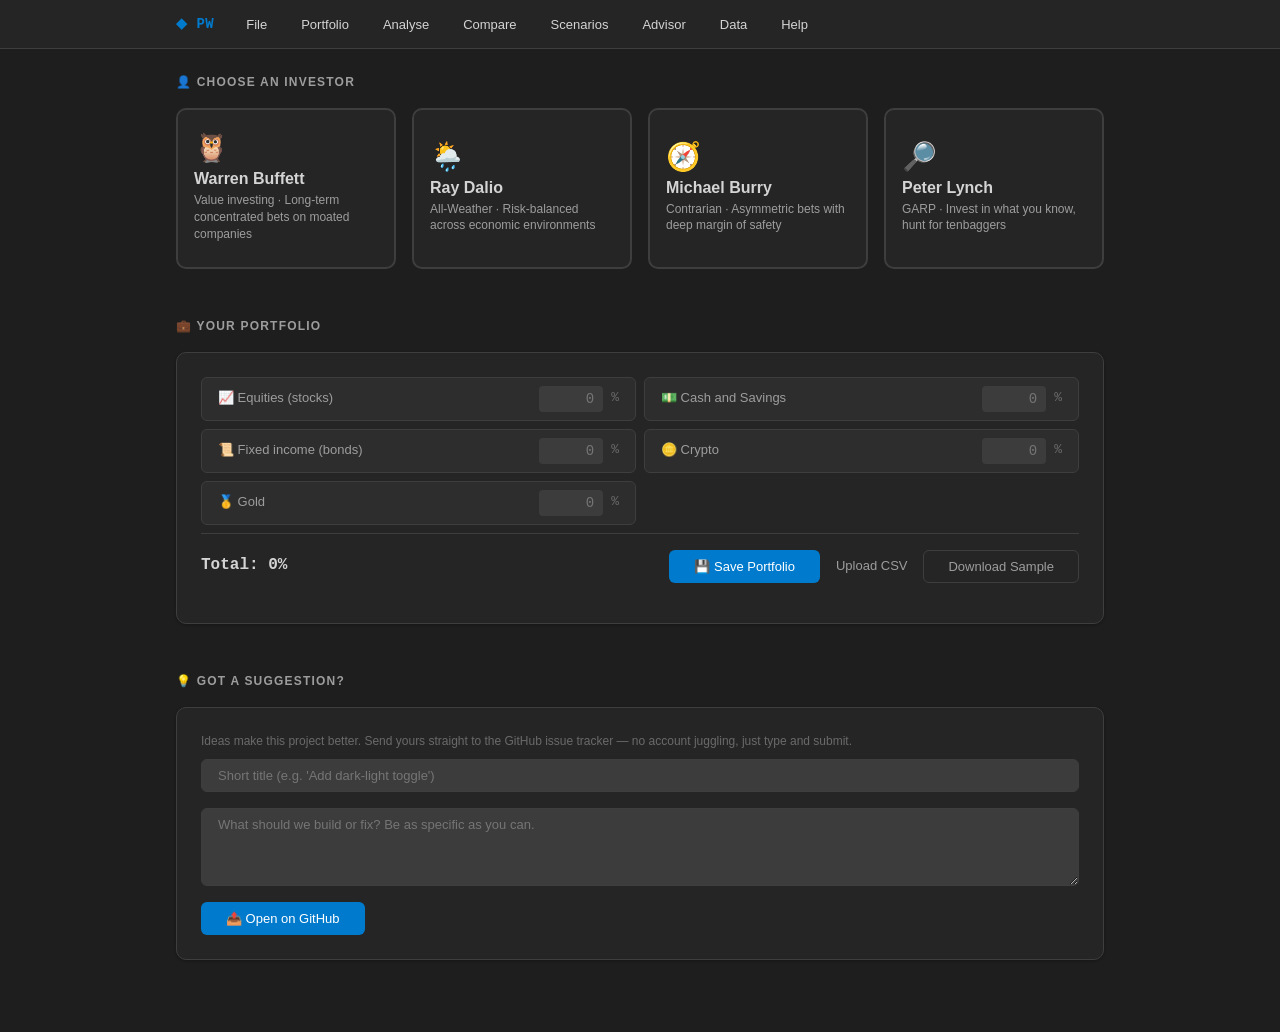
==== commit 10226224: "Replace centred header with a sticky app bar (closes chrome overhaul item 1) The menu bar used to sc" ====
--- a/index.html
+++ b/index.html
@@ -6,6 +6,7 @@
   <title>Portfolio Workstation</title>
   <link rel="stylesheet" href="css/variables.css">
   <link rel="stylesheet" href="css/layout.css">
+  <link rel="stylesheet" href="css/appbar.css">
   <link rel="stylesheet" href="css/menubar.css">
   <link rel="stylesheet" href="css/base.css">
   <link rel="stylesheet" href="css/forms.css">
@@ -20,13 +21,18 @@
   <link rel="stylesheet" href="css/prose.css">
 </head>
 <body>
-  <nav id="menubar"></nav>
+  <header class="appbar">
+    <div class="appbar-inner">
+      <h1 class="appbar-brand" title="Portfolio Workstation">
+        <span aria-hidden="true">◆ PW</span>
+        <span class="sr-only">Portfolio Workstation</span>
+      </h1>
+      <nav id="menubar"></nav>
+      <div id="appbar-status" class="appbar-status"></div>
+    </div>
+  </header>
 
   <div class="app">
-    <header class="header">
-      <h1 class="header-title">Portfolio <span class="gradient-text">Workstation</span></h1>
-    </header>
-
     <div id="view-root"></div>
   </div>
 
--- a/css/variables.css
+++ b/css/variables.css
@@ -76,4 +76,9 @@
   /* Transitions */
   --transition-fast: 150ms ease;
   --transition-base: 250ms ease;
+
+  /* Chrome (app bar / overlays) */
+  --appbar-h: 48px;
+  --z-appbar: 100;
+  --z-overlay: 200;
 }
--- a/css/layout.css
+++ b/css/layout.css
@@ -27,36 +27,17 @@
   padding: var(--space-lg) var(--space-md);
 }
 
-/* Header */
-.header {
-  text-align: center;
-  margin-bottom: var(--space-2xl);
-  padding: var(--space-xl) 0 var(--space-lg);
-  border-bottom: 1px solid var(--border);
-}
-
-.header-title {
-  font-size: clamp(1.5rem, 4vw, 2.5rem);
-  font-weight: 700;
-  color: var(--text-primary);
-  letter-spacing: -1px;
-  line-height: 1.2;
-}
-
-.gradient-text {
-  background: linear-gradient(135deg, var(--accent) 0%, #4ec9b0 50%, #c586c0 100%);
-  -webkit-background-clip: text;
-  -webkit-text-fill-color: transparent;
-  background-clip: text;
-}
-
-.header-subtitle {
-  color: var(--text-secondary);
-  margin-top: var(--space-sm);
-  font-size: var(--font-size-base);
-  max-width: 480px;
-  margin-left: auto;
-  margin-right: auto;
+/* Visually hidden but accessible to screen readers */
+.sr-only {
+  position: absolute;
+  width: 1px;
+  height: 1px;
+  padding: 0;
+  margin: -1px;
+  overflow: hidden;
+  clip: rect(0, 0, 0, 0);
+  white-space: nowrap;
+  border: 0;
 }
 
 /* Sections */
@@ -98,10 +79,6 @@
     padding: var(--space-md) var(--space-sm);
   }
 
-  .header h1 {
-    font-size: var(--font-size-2xl);
-  }
-
   .grid-2 {
     grid-template-columns: 1fr;
   }
--- a/css/appbar.css
+++ b/css/appbar.css
@@ -0,0 +1,51 @@
+/* ── Sticky app bar: brand + menu bar + live status rail ── */
+.appbar {
+  position: sticky;
+  top: 0;
+  z-index: var(--z-appbar);
+  background: var(--bg-secondary);
+  border-bottom: 1px solid var(--border);
+}
+
+.appbar-inner {
+  max-width: 960px;
+  margin: 0 auto;
+  display: flex;
+  align-items: center;
+  gap: var(--space-md);
+  padding: 0 var(--space-md);
+  min-height: var(--appbar-h);
+}
+
+.appbar-brand {
+  font-family: var(--font-mono);
+  font-size: var(--font-size-base);
+  font-weight: 700;
+  color: var(--accent);
+  letter-spacing: 0.5px;
+  white-space: nowrap;
+  flex-shrink: 0;
+}
+
+.menubar {
+  flex: 1;
+  min-width: 0;
+}
+
+.appbar-status {
+  font-family: var(--font-mono);
+  font-size: var(--font-size-xs);
+  color: var(--text-secondary);
+  white-space: nowrap;
+  flex-shrink: 0;
+  display: flex;
+  align-items: center;
+  gap: var(--space-sm);
+  font-variant-numeric: tabular-nums;
+}
+
+@media (max-width: 640px) {
+  .appbar-status-detail {
+    display: none;
+  }
+}
--- a/css/menubar.css
+++ b/css/menubar.css
@@ -1,10 +1,7 @@
-/* ── Menu bar ── */
+/* ── Menu bar (lives inside .appbar — see css/appbar.css) ── */
 .menubar {
   display: flex;
   gap: 2px;
-  background: var(--bg-secondary);
-  border-bottom: 1px solid var(--border);
-  padding: 0 var(--space-sm);
 }
 
 .menubar-item {
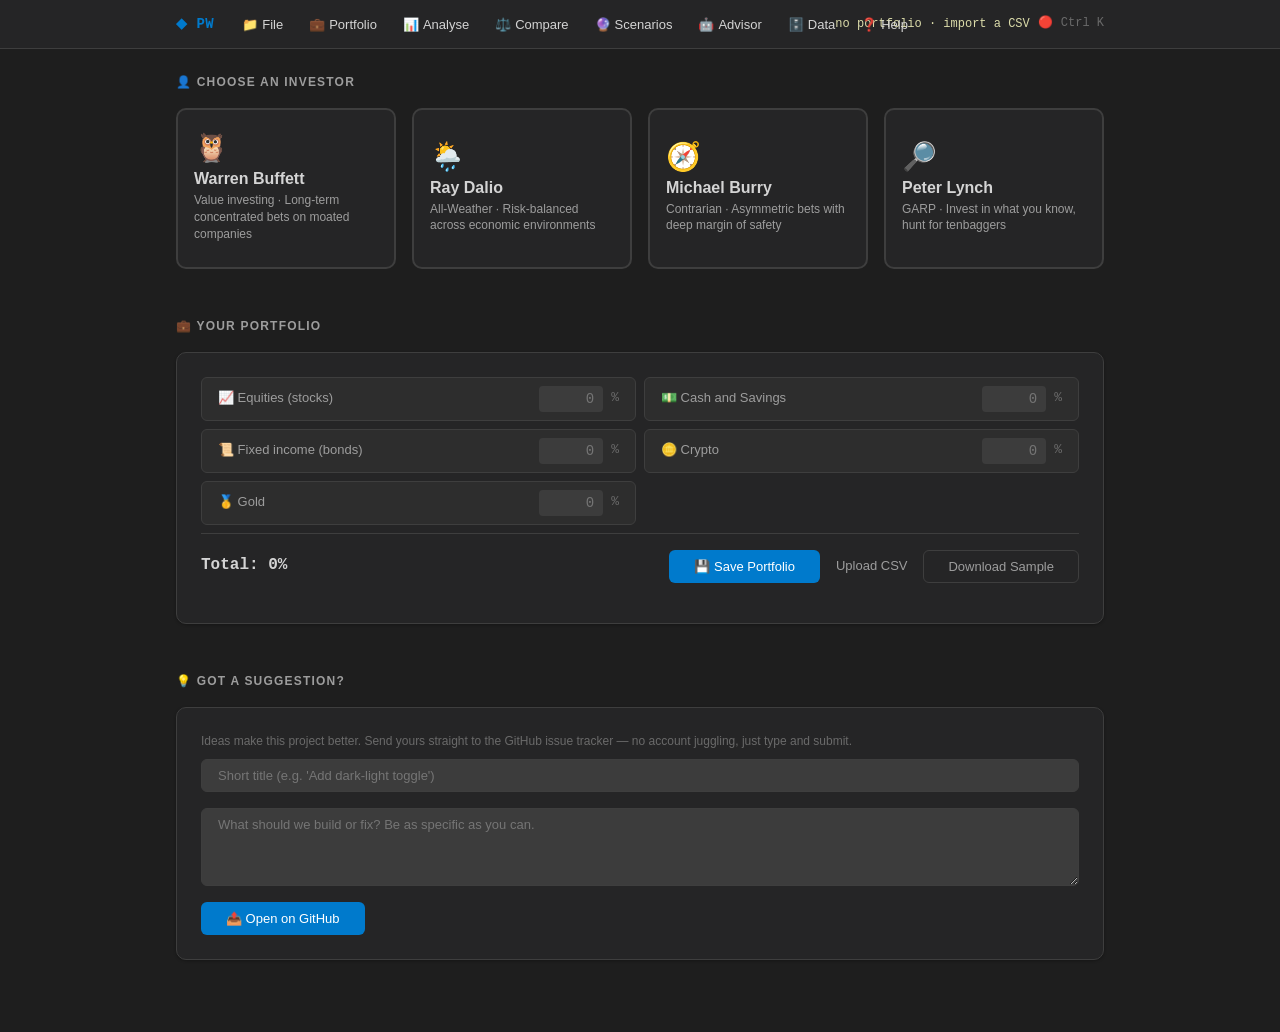
==== commit 32268560: "Add keyboard-first navigation: g-jumps, ? cheat-sheet, Alt focus (chrome overhaul item 4) Keyboard s" ====
--- a/index.html
+++ b/index.html
@@ -8,6 +8,7 @@
   <link rel="stylesheet" href="css/layout.css">
   <link rel="stylesheet" href="css/appbar.css">
   <link rel="stylesheet" href="css/menubar.css">
+  <link rel="stylesheet" href="css/palette.css">
   <link rel="stylesheet" href="css/base.css">
   <link rel="stylesheet" href="css/forms.css">
   <link rel="stylesheet" href="css/editors.css">
--- a/css/appbar.css
+++ b/css/appbar.css
@@ -44,6 +44,27 @@
   font-variant-numeric: tabular-nums;
 }
 
+.appbar-status-import {
+  background: transparent;
+  border: none;
+  color: var(--warning);
+  font-family: var(--font-mono);
+  font-size: var(--font-size-xs);
+  cursor: pointer;
+  padding: 0;
+}
+
+.appbar-status-import:hover,
+.appbar-status-import:focus-visible {
+  color: var(--accent-hover);
+  outline: none;
+  text-decoration: underline;
+}
+
+.appbar-kbd-hint {
+  color: var(--text-muted);
+}
+
 @media (max-width: 640px) {
   .appbar-status-detail {
     display: none;
--- a/css/menubar.css
+++ b/css/menubar.css
@@ -9,14 +9,25 @@
 }
 
 .menubar-button {
+  display: flex;
+  align-items: center;
+  gap: 4px;
+  flex-shrink: 0;
   background: transparent;
   border: none;
   color: var(--text-primary);
   font-family: var(--font-sans);
   font-size: var(--font-size-sm);
-  padding: var(--space-sm) var(--space-md);
+  padding: var(--space-sm) 12px;
   cursor: pointer;
   border-radius: var(--radius-sm) var(--radius-sm) 0 0;
+  white-space: nowrap;
+}
+
+@media (max-width: 640px) {
+  .menubar-label {
+    display: none;
+  }
 }
 
 .menubar-button:hover,
@@ -45,7 +56,10 @@
 }
 
 .menubar-menuitem {
-  display: block;
+  display: flex;
+  align-items: center;
+  justify-content: space-between;
+  gap: var(--space-md);
   width: 100%;
   text-align: left;
   background: transparent;
@@ -55,6 +69,17 @@
   font-size: var(--font-size-sm);
   padding: var(--space-sm) var(--space-md);
   cursor: pointer;
+}
+
+.menuitem-edit {
+  opacity: 0.6;
+  font-size: var(--font-size-xs);
+}
+
+.menuitem-key {
+  font-family: var(--font-mono);
+  font-size: var(--font-size-xs);
+  color: var(--text-muted);
 }
 
 .menubar-menuitem:hover,
--- a/css/palette.css
+++ b/css/palette.css
@@ -0,0 +1,50 @@
+/* ── Shared overlay backdrop (keyboard cheat-sheet, command palette) ── */
+.overlay-backdrop {
+  position: fixed;
+  inset: 0;
+  background: rgba(0, 0, 0, 0.5);
+  z-index: var(--z-overlay);
+  display: flex;
+  align-items: flex-start;
+  justify-content: center;
+  padding-top: 15vh;
+}
+
+.overlay-panel {
+  background: var(--bg-secondary);
+  border: 1px solid var(--border);
+  border-radius: var(--radius-lg);
+  box-shadow: var(--shadow-md);
+  width: min(640px, 92vw);
+  max-height: 70vh;
+  overflow-y: auto;
+  padding: var(--space-lg);
+  animation: overlay-in 120ms ease;
+  outline: none;
+}
+
+.overlay-title {
+  font-size: var(--font-size-lg);
+  font-weight: 700;
+  margin-bottom: var(--space-md);
+}
+
+/* The cheat-sheet's Key/Where/Does text reads better left-aligned and
+   wrapping than .data-table's default (right-aligned, nowrap — built for
+   numeric financial tables). */
+.overlay-panel .data-table th,
+.overlay-panel .data-table td {
+  text-align: left;
+  white-space: normal;
+}
+
+@keyframes overlay-in {
+  from { opacity: 0; transform: scale(0.97); }
+  to { opacity: 1; transform: scale(1); }
+}
+
+@media (prefers-reduced-motion: reduce) {
+  .overlay-panel {
+    animation: none;
+  }
+}
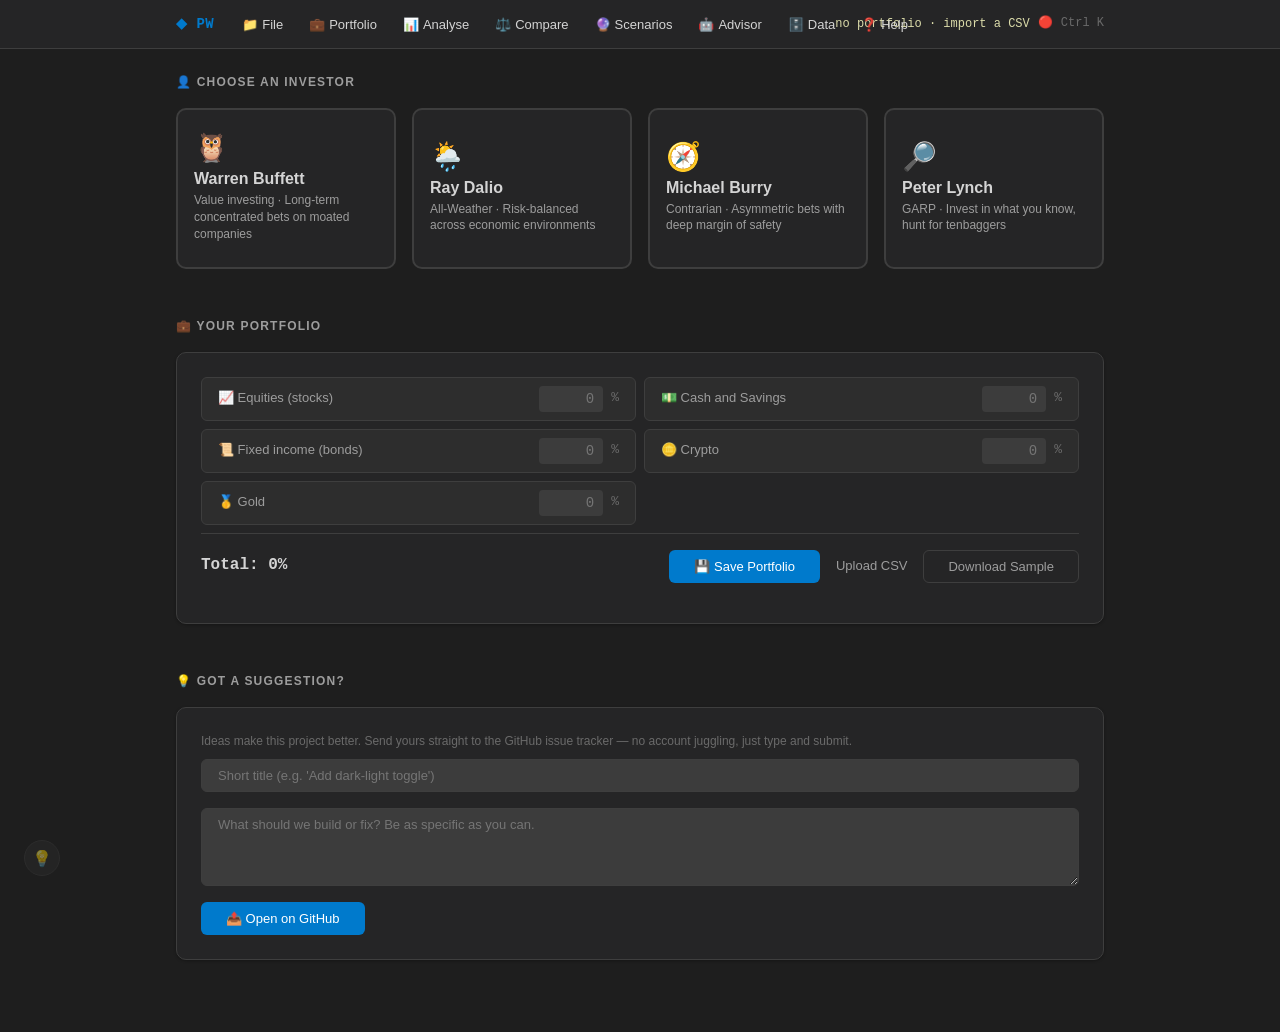
==== commit 60b44bf6: "Add shared verdict + metric-card primitives New js/lib/verdict.js: one threshold table per metric (H" ====
--- a/index.html
+++ b/index.html
@@ -16,6 +16,7 @@
   <link rel="stylesheet" href="css/compare.css">
   <link rel="stylesheet" href="css/sector-geo.css">
   <link rel="stylesheet" href="css/stats.css">
+  <link rel="stylesheet" href="css/metric.css">
   <link rel="stylesheet" href="css/table.css">
   <link rel="stylesheet" href="css/donut-bars.css">
   <link rel="stylesheet" href="css/chat.css">
--- a/css/menubar.css
+++ b/css/menubar.css
@@ -124,3 +124,30 @@
   opacity: 1;
   transform: translateY(0);
 }
+
+/* ── Suggestion FAB (bottom-left — bottom-right is the toast corner) ── */
+.feedback-fab {
+  position: fixed;
+  bottom: var(--space-lg);
+  left: var(--space-lg);
+  z-index: 50;
+  width: 36px;
+  height: 36px;
+  display: flex;
+  align-items: center;
+  justify-content: center;
+  background: var(--bg-tertiary);
+  border: 1px solid var(--border);
+  border-radius: 50%;
+  font-size: var(--font-size-lg);
+  cursor: pointer;
+  opacity: 0.45;
+  transition: opacity var(--transition-fast), transform var(--transition-fast);
+}
+
+.feedback-fab:hover,
+.feedback-fab:focus-visible {
+  opacity: 1;
+  transform: scale(1.08);
+  outline: none;
+}
--- a/css/palette.css
+++ b/css/palette.css
@@ -38,6 +38,62 @@
   white-space: normal;
 }
 
+/* ── Command palette ── */
+.palette-input {
+  width: 100%;
+  background: var(--bg-input);
+  border: 1px solid var(--border);
+  border-radius: var(--radius-sm);
+  color: var(--text-primary);
+  font-family: var(--font-mono);
+  font-size: var(--font-size-base);
+  padding: var(--space-sm) var(--space-md);
+  margin-bottom: var(--space-sm);
+}
+
+.palette-input:focus {
+  outline: none;
+  border-color: var(--border-focus);
+}
+
+.palette-results {
+  list-style: none;
+  max-height: 45vh;
+  overflow-y: auto;
+}
+
+.palette-item {
+  display: flex;
+  align-items: center;
+  gap: var(--space-md);
+  padding: var(--space-sm) var(--space-md);
+  border-radius: var(--radius-sm);
+  cursor: pointer;
+}
+
+.palette-item-selected {
+  background: var(--accent-subtle);
+}
+
+.palette-item-group {
+  flex-shrink: 0;
+  font-size: var(--font-size-xs);
+  color: var(--text-muted);
+  text-transform: uppercase;
+  letter-spacing: 0.6px;
+  width: 72px;
+}
+
+.palette-item-label {
+  flex: 1;
+}
+
+.palette-empty {
+  padding: var(--space-md);
+  color: var(--text-muted);
+  font-size: var(--font-size-sm);
+}
+
 @keyframes overlay-in {
   from { opacity: 0; transform: scale(0.97); }
   to { opacity: 1; transform: scale(1); }
--- a/css/metric.css
+++ b/css/metric.css
@@ -0,0 +1,65 @@
+/* ── Verdict-coloured stat card (extends .stat-card) ──
+   Left rail colour communicates good/warn/bad at a glance; the plain-language
+   line underneath never leaves a number unexplained. Pattern feeds off
+   js/lib/verdict.js's {tone, label, sentence}. */
+.metric-card {
+  border-left-width: 3px;
+  border-left-style: solid;
+}
+.metric-card.tone-good { border-left-color: var(--success); }
+.metric-card.tone-warn { border-left-color: var(--warning); }
+.metric-card.tone-bad { border-left-color: var(--error); }
+.metric-card.tone-neutral { border-left-color: var(--text-muted); }
+
+.metric-verdict {
+  font-size: var(--font-size-sm);
+  line-height: 1.5;
+  margin-top: var(--space-sm);
+}
+.metric-verdict.tone-good { color: var(--success); }
+.metric-verdict.tone-warn { color: var(--warning); }
+.metric-verdict.tone-bad { color: var(--error); }
+.metric-verdict.tone-neutral { color: var(--text-secondary); }
+
+/* Hover tooltip carrying the underlying formula — sits next to the stat label. */
+.metric-help {
+  display: inline-flex;
+  align-items: center;
+  justify-content: center;
+  width: 14px;
+  height: 14px;
+  margin-left: var(--space-xs);
+  border-radius: 50%;
+  border: 1px solid var(--text-muted);
+  color: var(--text-muted);
+  font-size: 10px;
+  line-height: 1;
+  cursor: help;
+  position: relative;
+}
+.metric-help::after {
+  content: attr(data-formula);
+  position: absolute;
+  bottom: calc(100% + 6px);
+  left: 50%;
+  transform: translateX(-50%);
+  width: max-content;
+  max-width: 240px;
+  padding: var(--space-sm) var(--space-md);
+  background: var(--bg-tertiary);
+  border: 1px solid var(--border);
+  border-radius: var(--radius-md);
+  box-shadow: var(--shadow-md);
+  color: var(--text-primary);
+  font-size: var(--font-size-xs);
+  line-height: 1.4;
+  white-space: normal;
+  opacity: 0;
+  pointer-events: none;
+  transition: opacity var(--transition-fast);
+  z-index: var(--z-overlay);
+}
+.metric-help:hover::after,
+.metric-help:focus::after {
+  opacity: 1;
+}
--- a/css/prose.css
+++ b/css/prose.css
@@ -27,3 +27,55 @@
   border-radius: var(--radius-sm);
   padding: 0.1em 0.5em;
 }
+
+/* ── Help topic tabs (Getting started: Quick / Extended) ── */
+.help-tabs {
+  display: flex;
+  gap: var(--space-sm);
+  margin-bottom: var(--space-md);
+}
+.help-tab {
+  background: none;
+  border: 1px solid var(--border);
+  border-radius: var(--radius-md);
+  color: var(--text-secondary);
+  font-size: var(--font-size-sm);
+  padding: var(--space-xs) var(--space-md);
+  cursor: pointer;
+  transition: border-color var(--transition-fast), color var(--transition-fast);
+}
+.help-tab:hover { color: var(--text-primary); }
+.help-tab-active {
+  color: var(--text-primary);
+  border-color: var(--border-focus);
+  background: var(--accent-subtle);
+}
+
+/* ── Getting-started Quick checklist ── */
+.checklist {
+  display: flex;
+  flex-direction: column;
+  gap: var(--space-xs);
+}
+.checklist-row {
+  display: flex;
+  align-items: center;
+  gap: var(--space-md);
+  width: 100%;
+  background: var(--bg-tertiary);
+  border: 1px solid transparent;
+  border-radius: var(--radius-md);
+  padding: var(--space-sm) var(--space-md);
+  text-align: left;
+  cursor: pointer;
+  transition: border-color var(--transition-fast);
+}
+.checklist-row:hover, .checklist-row:focus-visible {
+  border-color: var(--border-focus);
+  outline: none;
+}
+.checklist-icon { font-size: var(--font-size-lg); flex-shrink: 0; }
+.checklist-text { display: flex; flex-direction: column; flex: 1; min-width: 0; }
+.checklist-title { font-weight: 600; color: var(--text-primary); }
+.checklist-sub { font-size: var(--font-size-sm); color: var(--text-muted); }
+.checklist-arrow { color: var(--text-muted); flex-shrink: 0; }
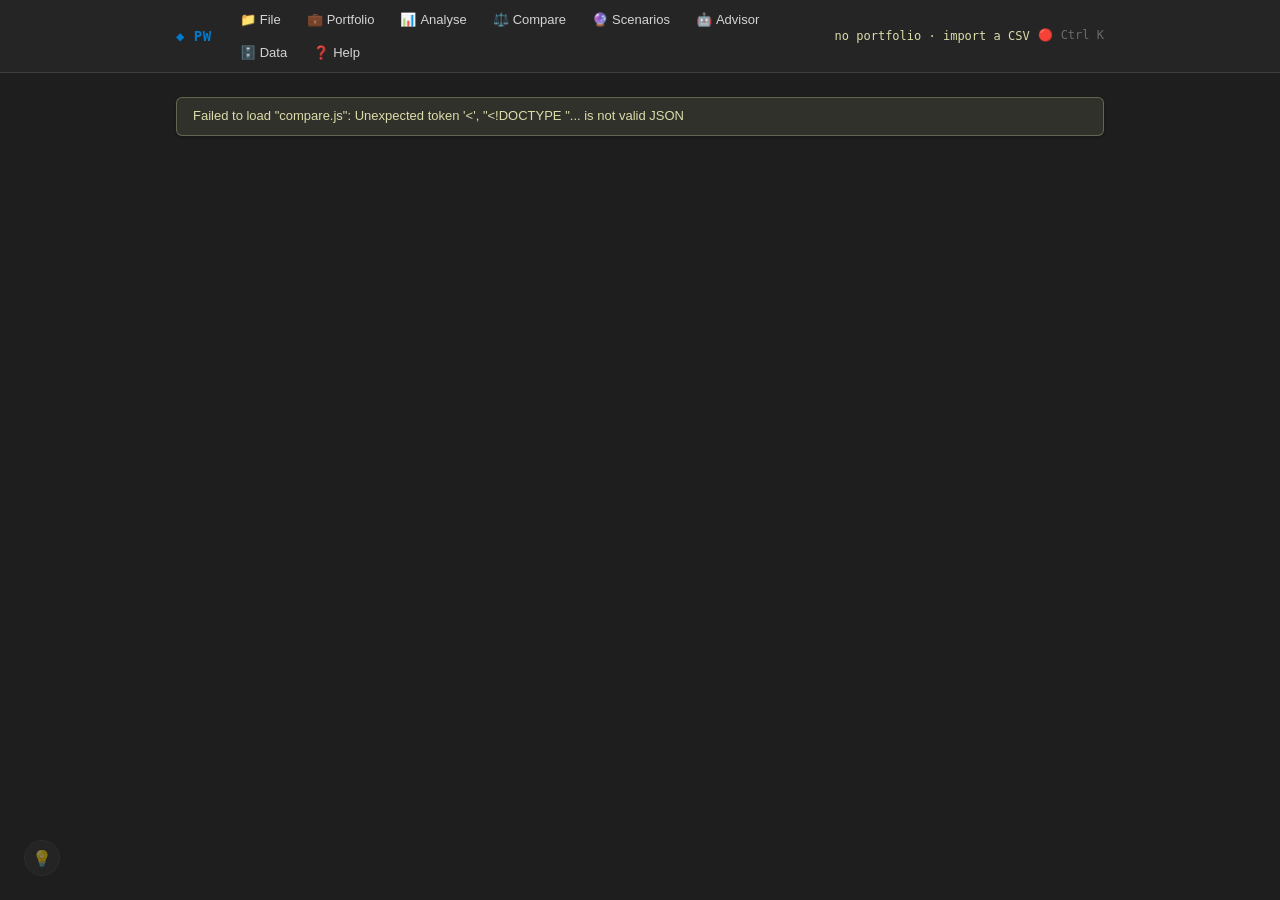
==== commit 626ad679: "Stop a stale screen from clobbering the current one on fast navigation The router mounted every view" ====
--- a/index.html
+++ b/index.html
@@ -4,6 +4,7 @@
   <meta charset="UTF-8">
   <meta name="viewport" content="width=device-width, initial-scale=1.0">
   <title>Portfolio Workstation</title>
+  <link rel="icon" href="data:,">
   <link rel="stylesheet" href="css/variables.css">
   <link rel="stylesheet" href="css/layout.css">
   <link rel="stylesheet" href="css/appbar.css">
--- a/css/appbar.css
+++ b/css/appbar.css
@@ -11,9 +11,10 @@
   max-width: 960px;
   margin: 0 auto;
   display: flex;
+  flex-wrap: wrap;
   align-items: center;
-  gap: var(--space-md);
-  padding: 0 var(--space-md);
+  gap: var(--space-sm) var(--space-md);
+  padding: var(--space-xs) var(--space-md);
   min-height: var(--appbar-h);
 }
 
@@ -38,10 +39,18 @@
   color: var(--text-secondary);
   white-space: nowrap;
   flex-shrink: 0;
+  margin-left: auto;
   display: flex;
   align-items: center;
   gap: var(--space-sm);
   font-variant-numeric: tabular-nums;
+}
+
+@media (max-width: 900px) {
+  .appbar-status {
+    flex-basis: 100%;
+    justify-content: flex-end;
+  }
 }
 
 .appbar-status-import {
@@ -65,8 +74,3 @@
   color: var(--text-muted);
 }
 
-@media (max-width: 640px) {
-  .appbar-status-detail {
-    display: none;
-  }
-}
--- a/css/menubar.css
+++ b/css/menubar.css
@@ -1,6 +1,7 @@
 /* ── Menu bar (lives inside .appbar — see css/appbar.css) ── */
 .menubar {
   display: flex;
+  flex-wrap: wrap;
   gap: 2px;
 }
 
@@ -72,6 +73,11 @@
 }
 
 .menuitem-edit {
+  opacity: 0.6;
+  font-size: var(--font-size-xs);
+}
+
+.menuitem-soon {
   opacity: 0.6;
   font-size: var(--font-size-xs);
 }
--- a/css/editors.css
+++ b/css/editors.css
@@ -50,6 +50,38 @@
   color: var(--text-secondary);
 }
 
+/* ── Sell sliders (Scenario builder) ── */
+.sell-list {
+  display: flex;
+  flex-direction: column;
+  gap: var(--space-sm);
+}
+
+.sell-row {
+  display: grid;
+  grid-template-columns: 1fr 2fr auto;
+  align-items: center;
+  gap: var(--space-md);
+  font-size: var(--font-size-sm);
+  color: var(--text-secondary);
+}
+
+.sell-row-label {
+  white-space: nowrap;
+}
+
+.sell-slider {
+  width: 100%;
+}
+
+.sell-row-output {
+  font-family: var(--font-mono);
+  font-variant-numeric: tabular-nums;
+  min-width: 3.5ch;
+  text-align: right;
+  color: var(--text-primary);
+}
+
 /* ── Raw text editor (Data editors) ── */
 .editor-textarea {
   width: 100%;
@@ -69,3 +101,24 @@
 .editor-textarea:focus {
   border-color: var(--border-focus);
 }
+
+/* ── Stale-data flag (Metrics editor) ── */
+.stale-flag {
+  color: var(--error);
+  font-weight: 700;
+  cursor: help;
+}
+
+/* ── Source footer (Data editors) ── */
+.editor-sources {
+  margin-top: var(--space-sm);
+  font-size: var(--font-size-xs);
+  color: var(--text-muted);
+}
+.editor-sources a {
+  color: var(--text-muted);
+  text-decoration: underline;
+}
+.editor-sources a:hover {
+  color: var(--text-primary);
+}
--- a/css/donut-bars.css
+++ b/css/donut-bars.css
@@ -4,6 +4,14 @@
   height: 160px;
   display: block;
   margin: 0 auto var(--space-md);
+}
+
+.donut-arc-label {
+  font-family: var(--font-mono);
+  font-size: 9px;
+  font-weight: 600;
+  fill: var(--bg-primary);
+  pointer-events: none;
 }
 
 .donut-legend {
--- a/css/prose.css
+++ b/css/prose.css
@@ -18,6 +18,23 @@
 }
 .card a { color: var(--accent); }
 .card a:hover { color: var(--accent-hover); }
+.card pre {
+  font-family: var(--font-mono);
+  font-size: var(--font-size-xs);
+  background: var(--bg-tertiary);
+  border: 1px solid var(--border);
+  border-radius: var(--radius-md);
+  padding: var(--space-md);
+  overflow-x: auto;
+  line-height: 1.5;
+}
+.card pre code { background: none; padding: 0; }
+
+/* ── Left-aligned data table (CSV format field reference — mostly text, not numeric) ── */
+.data-table-left th,
+.data-table-left td {
+  text-align: left;
+}
 kbd {
   font-family: var(--font-mono);
   font-size: var(--font-size-xs);
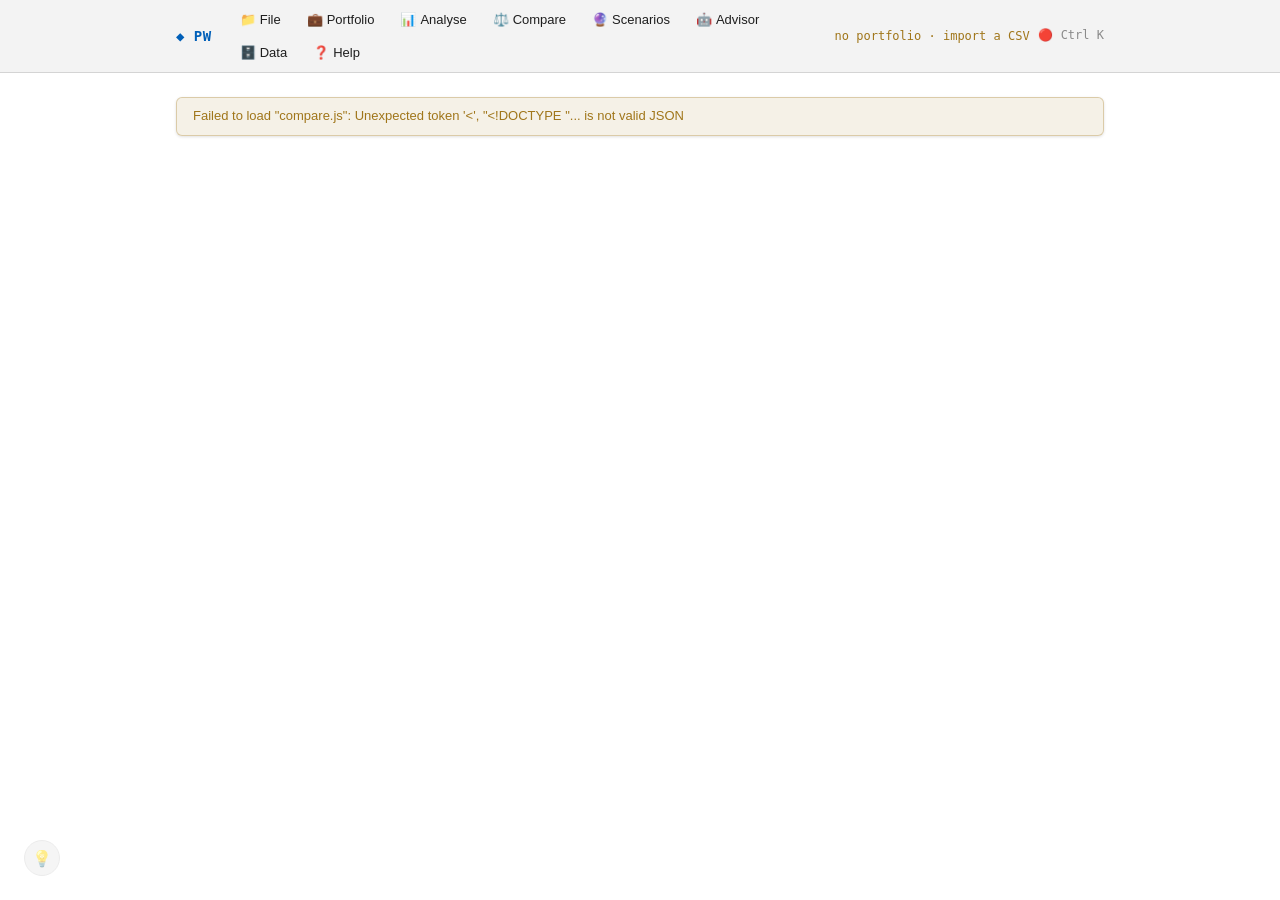
==== commit b30f127d: "Follow the OS light/dark theme Colour tokens become light-dark(<light>, <dark>), keeping the origina" ====
--- a/index.html
+++ b/index.html
@@ -3,6 +3,7 @@
 <head>
   <meta charset="UTF-8">
   <meta name="viewport" content="width=device-width, initial-scale=1.0">
+  <meta name="color-scheme" content="light dark">
   <title>Portfolio Workstation</title>
   <link rel="icon" href="data:,">
   <link rel="stylesheet" href="css/variables.css">
--- a/css/variables.css
+++ b/css/variables.css
@@ -1,33 +1,35 @@
 :root {
-  /* VS Code Dark Theme */
-  --bg-primary: #1e1e1e;
-  --bg-secondary: #252526;
-  --bg-tertiary: #2d2d2d;
-  --bg-hover: #3e3e3e;
-  --bg-input: #3c3c3c;
-  --border: #3e3e3e;
-  --border-focus: #007acc;
+  /* light-dark(<light>, <dark>): follows the OS setting. Dark side = the original VS Code Dark values.
+     Chart, sector and geo series colours are the same in both modes. */
+  color-scheme: light dark;
+  --bg-primary: light-dark(#ffffff, #1e1e1e);
+  --bg-secondary: light-dark(#f3f3f3, #252526);
+  --bg-tertiary: light-dark(#e8e8e8, #2d2d2d);
+  --bg-hover: light-dark(#dcdcdc, #3e3e3e);
+  --bg-input: light-dark(#ffffff, #3c3c3c);
+  --border: light-dark(#d4d4d4, #3e3e3e);
+  --border-focus: light-dark(#005fb8, #007acc);
 
   /* Text */
-  --text-primary: #d4d4d4;
-  --text-secondary: #9d9d9d;
-  --text-muted: #6a6a6a;
+  --text-primary: light-dark(#1e1e1e, #d4d4d4);
+  --text-secondary: light-dark(#555555, #9d9d9d);
+  --text-muted: light-dark(#8a8a8a, #6a6a6a);
 
   /* Accent */
-  --accent: #007acc;
-  --accent-hover: #1a8ad4;
-  --accent-subtle: rgba(0, 122, 204, 0.15);
+  --accent: light-dark(#005fb8, #007acc);
+  --accent-hover: light-dark(#0a6fd0, #1a8ad4);
+  --accent-subtle: light-dark(rgba(0, 95, 184, 0.12), rgba(0, 122, 204, 0.15));
 
   /* Semantic */
-  --success: #4ec9b0;
-  --warning: #dcdcaa;
-  --error: #f44747;
-  --info: #569cd6;
+  --success: light-dark(#1a7f5a, #4ec9b0);
+  --warning: light-dark(#a0761a, #dcdcaa);
+  --error: light-dark(#cd3131, #f44747);
+  --info: light-dark(#0451a5, #569cd6);
 
   /* Chart */
   --chart-user: #569cd6;
   --chart-investor: #ce9178;
-  --chart-bg: #1a1a1a;
+  --chart-bg: light-dark(#fafafa, #1a1a1a);
 
   /* Sector colors */
   --sector-tech: #569cd6;
@@ -59,8 +61,8 @@
   --radius-lg: 10px;
 
   /* Shadows */
-  --shadow-sm: 0 1px 3px rgba(0, 0, 0, 0.3);
-  --shadow-md: 0 4px 12px rgba(0, 0, 0, 0.4);
+  --shadow-sm: 0 1px 3px light-dark(rgba(0, 0, 0, 0.12), rgba(0, 0, 0, 0.3));
+  --shadow-md: 0 4px 12px light-dark(rgba(0, 0, 0, 0.18), rgba(0, 0, 0, 0.4));
 
   /* Typography */
   --font-mono: 'Cascadia Code', 'Fira Code', 'JetBrains Mono', 'Consolas', monospace;
--- a/css/base.css
+++ b/css/base.css
@@ -85,8 +85,8 @@
   align-items: center;
   gap: var(--space-sm);
   padding: var(--space-sm) var(--space-md);
-  background: rgba(220, 220, 170, 0.1);
-  border: 1px solid rgba(220, 220, 170, 0.3);
+  background: color-mix(in srgb, var(--warning) 10%, transparent);
+  border: 1px solid color-mix(in srgb, var(--warning) 30%, transparent);
   border-radius: var(--radius-md);
   color: var(--warning);
   font-size: var(--font-size-sm);
--- a/css/table.css
+++ b/css/table.css
@@ -28,11 +28,15 @@
   font-size: var(--font-size-xs);
   text-transform: uppercase;
   letter-spacing: 0.6px;
-  cursor: pointer;
   user-select: none;
 }
 
-.data-table thead th:hover {
+/* Only headers wired for sorting (data-key) look clickable. */
+.data-table thead th[data-key] {
+  cursor: pointer;
+}
+
+.data-table thead th[data-key]:hover {
   color: var(--text-primary);
 }
 
@@ -81,5 +85,5 @@
 
 .heatmap-table td {
   font-family: var(--font-mono);
-  color: #fff;
+  color: light-dark(var(--text-primary), #fff); /* cells are translucent blue over the page */
 }
